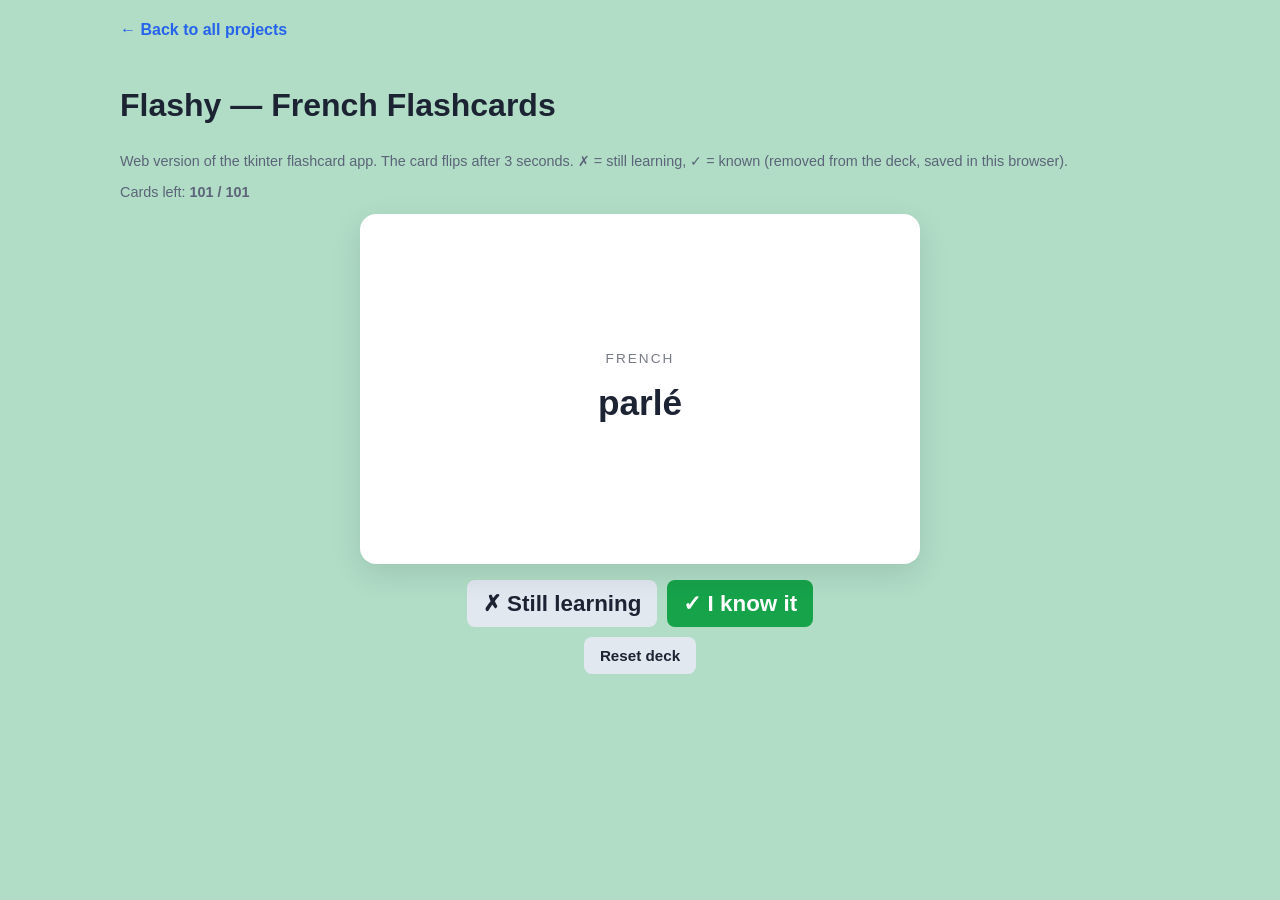
==== docs/apps/flash-card-project-start/index.html @ 848a63af "Add runnable website: Pyodide console runner, Skulpt turtle runner, 7 tkinter web rewrites" ====
<!DOCTYPE html>
<html lang="en">
<head>
<meta charset="UTF-8">
<meta name="viewport" content="width=device-width, initial-scale=1.0">
<title>Flashy — French Flashcards — 100 Days of Python</title>
<link rel="stylesheet" href="../../styles.css">
<style> body { background: #B1DDC6; } </style>
</head>
<body>
<div class="wrap">
  <a class="back-link" href="../../index.html">← Back to all projects</a>
  <h1>Flashy — French Flashcards</h1>
  <p class="status">Web version of the tkinter flashcard app. The card flips after 3 seconds. ✗ = still learning, ✓ = known (removed from the deck, saved in this browser).</p>
  <p class="status">Cards left: <strong id="left-count"></strong></p>

  <div class="flashcard" id="card">
    <div class="flashcard-inner">
      <div class="flashcard-face flashcard-front">
        <div class="lang" id="card-lang">French</div>
        <div class="word" id="card-word">…</div>
      </div>
      <div class="flashcard-face flashcard-back">
        <div class="lang">English</div>
        <div class="word" id="card-back-word">…</div>
      </div>
    </div>
  </div>

  <div class="row" style="justify-content:center">
    <button class="btn secondary" id="unknown-btn" style="font-size:1.4rem">✗ Still learning</button>
    <button class="btn" id="known-btn" style="font-size:1.4rem;background:var(--green)">✓ I know it</button>
  </div>
  <div class="row" style="justify-content:center;margin-top:10px">
    <button class="btn secondary" id="reset-deck">Reset deck</button>
  </div>
  <div style="height:40px"></div>
</div>
<script>
const WORDS = [{"f": "partie", "e": "part"}, {"f": "histoire", "e": "history"}, {"f": "chercher", "e": "search"}, {"f": "seulement", "e": "only"}, {"f": "police", "e": "police"}, {"f": "pensais", "e": "thought"}, {"f": "aide", "e": "help"}, {"f": "demande", "e": "request"}, {"f": "genre", "e": "kind"}, {"f": "mois", "e": "month"}, {"f": "frère", "e": "brother"}, {"f": "laisser", "e": "let"}, {"f": "car", "e": "because"}, {"f": "mettre", "e": "to put"}, {"f": "aucun", "e": "no"}, {"f": "laisse", "e": "leash"}, {"f": "eux", "e": "them"}, {"f": "ville", "e": "city"}, {"f": "chaque", "e": "each"}, {"f": "parlé", "e": "speak"}, {"f": "arrivé", "e": "come"}, {"f": "devrait", "e": "should"}, {"f": "bébé", "e": "baby"}, {"f": "longtemps", "e": "long time"}, {"f": "heures", "e": "hours"}, {"f": "vont", "e": "will"}, {"f": "pendant", "e": "while"}, {"f": "revoir", "e": "meet again"}, {"f": "aucune", "e": "any"}, {"f": "place", "e": "square"}, {"f": "parle", "e": "speak"}, {"f": "compris", "e": "understood"}, {"f": "savais", "e": "knew"}, {"f": "étaient", "e": "were"}, {"f": "attention", "e": "Warning"}, {"f": "voici", "e": "here is"}, {"f": "pourrais", "e": "could"}, {"f": "affaire", "e": "case"}, {"f": "donner", "e": "give"}, {"f": "type", "e": "type"}, {"f": "leurs", "e": "their"}, {"f": "donné", "e": "given"}, {"f": "train", "e": "train"}, {"f": "corps", "e": "body"}, {"f": "endroit", "e": "place"}, {"f": "yeux", "e": "eyes"}, {"f": "façon", "e": "way"}, {"f": "écoute", "e": "listen"}, {"f": "dont", "e": "whose"}, {"f": "trouve", "e": "find"}, {"f": "premier", "e": "first"}, {"f": "perdu", "e": "lost"}, {"f": "main", "e": "hand"}, {"f": "première", "e": "first"}, {"f": "côté", "e": "side"}, {"f": "pouvoir", "e": "power"}, {"f": "vieux", "e": "old"}, {"f": "sois", "e": "be"}, {"f": "tiens", "e": "here"}, {"f": "matin", "e": "morning"}, {"f": "tellement", "e": "so much"}, {"f": "enfant", "e": "child"}, {"f": "point", "e": "point"}, {"f": "venu", "e": "came"}, {"f": "suite", "e": "after"}, {"f": "pardon", "e": "sorry"}, {"f": "venez", "e": "come"}, {"f": "devant", "e": "in front of"}, {"f": "vers", "e": "towards"}, {"f": "minutes", "e": "minutes"}, {"f": "demandé", "e": "request"}, {"f": "chambre", "e": "bedroom"}, {"f": "mis", "e": "placed"}, {"f": "belle", "e": "beautiful"}, {"f": "droit", "e": "law"}, {"f": "aimerais", "e": "would like to"}, {"f": "aujourd'hui", "e": "today"}, {"f": "mari", "e": "husband"}, {"f": "cause", "e": "cause"}, {"f": "enfin", "e": "finally"}, {"f": "espère", "e": "hope"}, {"f": "eau", "e": "water"}, {"f": "attendez", "e": "Wait"}, {"f": "parti", "e": "left"}, {"f": "nouvelle", "e": "new"}, {"f": "boulot", "e": "job"}, {"f": "arrêter", "e": "Stop"}, {"f": "dirait", "e": "would say"}, {"f": "terre", "e": "Earth"}, {"f": "compte", "e": "account"}, {"f": "donne", "e": "given"}, {"f": "loin", "e": "far"}, {"f": "fin", "e": "end"}, {"f": "croire", "e": "believe"}, {"f": "chérie", "e": "sweetheart"}, {"f": "gros", "e": "large"}, {"f": "plutôt", "e": "rather"}, {"f": "aura", "e": "will have"}, {"f": "filles", "e": "girls"}, {"f": "jouer", "e": "to play"}, {"f": "bureau", "e": "office"}];

const STORE_KEY = "flashy-words-to-learn-v1";
let toLearn = loadDeck();
let currentCard = null;
let flipTimer = null;

function loadDeck() {
  try {
    const saved = JSON.parse(localStorage.getItem(STORE_KEY));
    if (Array.isArray(saved) && saved.length) return saved;
  } catch (e) {}
  return WORDS.slice();
}

function saveDeck() {
  localStorage.setItem(STORE_KEY, JSON.stringify(toLearn));
}

function updateCount() {
  document.getElementById("left-count").textContent = `${toLearn.length} / ${WORDS.length}`;
}

function nextCard() {
  clearTimeout(flipTimer);
  if (!toLearn.length) {
    document.getElementById("card-word").textContent = "Done! 🎉";
    document.getElementById("card-lang").textContent = "";
    document.getElementById("card-back-word").textContent = "You know all the words.";
    document.getElementById("card").classList.remove("flipped");
    updateCount();
    return;
  }
  currentCard = toLearn[Math.floor(Math.random() * toLearn.length)];
  document.getElementById("card-lang").textContent = "French";
  document.getElementById("card-word").textContent = currentCard.f;
  document.getElementById("card-back-word").textContent = currentCard.e;
  document.getElementById("card").classList.remove("flipped");
  flipTimer = setTimeout(() => {
    document.getElementById("card").classList.add("flipped");
  }, 3000);
  updateCount();
}

document.getElementById("unknown-btn").addEventListener("click", nextCard);
document.getElementById("known-btn").addEventListener("click", () => {
  const i = toLearn.indexOf(currentCard);
  if (i > -1) toLearn.splice(i, 1);
  saveDeck();
  nextCard();
});
document.getElementById("reset-deck").addEventListener("click", () => {
  toLearn = WORDS.slice();
  saveDeck();
  nextCard();
});
document.getElementById("card").addEventListener("click", () => {
  document.getElementById("card").classList.toggle("flipped");
});

nextCard();
</script>
</body>
</html>
---- docs/styles.css ----
/* Shared styles for the 100 Days of Python site. Vanilla CSS, no frameworks. */
:root {
  --bg: #f6f7fb;
  --card: #ffffff;
  --ink: #1c2333;
  --muted: #5b6478;
  --accent: #2563eb;
  --accent-dark: #1d4ed8;
  --green: #16a34a;
  --amber: #d97706;
  --purple: #7c3aed;
  --border: #e3e7f0;
  --radius: 12px;
  --mono: ui-monospace, SFMono-Regular, Menlo, Consolas, monospace;
}

* { box-sizing: border-box; }

body {
  margin: 0;
  font-family: -apple-system, BlinkMacSystemFont, "Segoe UI", Roboto, Helvetica, Arial, sans-serif;
  background: var(--bg);
  color: var(--ink);
  line-height: 1.5;
}

.wrap { max-width: 1080px; margin: 0 auto; padding: 0 20px; }

header.site {
  background: linear-gradient(135deg, #1e293b, #0f172a);
  color: #fff;
  padding: 44px 0 36px;
  margin-bottom: 28px;
}
header.site h1 { margin: 0 0 8px; font-size: 2rem; letter-spacing: -0.02em; }
header.site p { margin: 0; color: #c3cede; max-width: 640px; }
header.site a { color: #93c5fd; }

.toolbar {
  display: flex;
  flex-wrap: wrap;
  gap: 10px;
  align-items: center;
  margin-bottom: 20px;
}
.toolbar input[type="search"] {
  flex: 1 1 240px;
  padding: 10px 14px;
  font-size: 1rem;
  border: 1px solid var(--border);
  border-radius: var(--radius);
  background: var(--card);
}
.filters { display: flex; gap: 8px; flex-wrap: wrap; }
.filters button {
  border: 1px solid var(--border);
  background: var(--card);
  color: var(--ink);
  padding: 8px 14px;
  border-radius: 999px;
  cursor: pointer;
  font-size: 0.9rem;
}
.filters button.active { background: var(--ink); color: #fff; border-color: var(--ink); }

.grid {
  display: grid;
  grid-template-columns: repeat(auto-fill, minmax(240px, 1fr));
  gap: 16px;
  padding-bottom: 60px;
}
.card {
  background: var(--card);
  border: 1px solid var(--border);
  border-radius: var(--radius);
  padding: 18px;
  display: flex;
  flex-direction: column;
  gap: 10px;
  transition: transform 0.12s ease, box-shadow 0.12s ease;
}
.card:hover { transform: translateY(-2px); box-shadow: 0 8px 24px rgba(15, 23, 42, 0.08); }
.card h3 { margin: 0; font-size: 1.05rem; }
.card .meta { color: var(--muted); font-size: 0.85rem; }
.badge {
  display: inline-block;
  font-size: 0.72rem;
  font-weight: 700;
  text-transform: uppercase;
  letter-spacing: 0.06em;
  padding: 3px 10px;
  border-radius: 999px;
  width: fit-content;
}
.badge.console { background: #dcfce7; color: #166534; }
.badge.turtle { background: #fef3c7; color: #92400e; }
.badge.tkinter { background: #ede9fe; color: #5b21b6; }
.card a.run-btn, .btn {
  display: inline-block;
  text-align: center;
  background: var(--accent);
  color: #fff;
  text-decoration: none;
  padding: 10px 16px;
  border-radius: 8px;
  font-weight: 600;
  border: none;
  cursor: pointer;
  font-size: 0.95rem;
  margin-top: auto;
}
.card a.run-btn:hover, .btn:hover { background: var(--accent-dark); }
.btn.secondary { background: #e2e8f0; color: var(--ink); }
.btn.secondary:hover { background: #cbd5e1; }
.btn:disabled { opacity: 0.55; cursor: wait; }

.back-link { display: inline-block; margin: 18px 0; color: var(--accent); text-decoration: none; font-weight: 600; }
.back-link:hover { text-decoration: underline; }

.panel {
  background: var(--card);
  border: 1px solid var(--border);
  border-radius: var(--radius);
  padding: 20px;
  margin-bottom: 20px;
}
.panel h2 { margin-top: 0; font-size: 1.2rem; }

.code-view {
  background: #0f172a;
  color: #e2e8f0;
  border-radius: var(--radius);
  padding: 16px;
  overflow: auto;
  max-height: 420px;
  font-family: var(--mono);
  font-size: 0.85rem;
  white-space: pre;
}
.terminal {
  background: #0b0f1a;
  color: #d1fae5;
  border-radius: var(--radius);
  padding: 16px;
  font-family: var(--mono);
  font-size: 0.9rem;
  min-height: 180px;
  max-height: 420px;
  overflow-y: auto;
  white-space: pre-wrap;
  word-break: break-word;
}
.terminal .err { color: #fca5a5; }

.file-tabs { display: flex; gap: 6px; flex-wrap: wrap; margin-bottom: 10px; }
.file-tabs button {
  font-family: var(--mono);
  font-size: 0.8rem;
  border: 1px solid var(--border);
  background: #eef1f7;
  padding: 6px 12px;
  border-radius: 6px;
  cursor: pointer;
}
.file-tabs button.active { background: var(--ink); color: #fff; }

#turtle-stage { text-align: center; }
#turtle-stage canvas, #turtle-stage > div { margin: 0 auto; }

.status { color: var(--muted); font-size: 0.9rem; margin: 10px 0; }

.app-form { display: grid; gap: 12px; max-width: 520px; }
.app-form label { font-weight: 600; font-size: 0.9rem; }
.app-form input[type="text"], .app-form input[type="number"], .app-form select, .app-form textarea {
  padding: 10px 12px;
  font-size: 1rem;
  border: 1px solid var(--border);
  border-radius: 8px;
  width: 100%;
}
.result-box {
  background: #f1f5f9;
  border: 1px dashed var(--border);
  border-radius: 8px;
  padding: 16px;
  font-size: 1.1rem;
  margin-top: 8px;
}
.flashcard {
  width: 100%;
  max-width: 560px;
  aspect-ratio: 8 / 5;
  margin: 0 auto 16px;
  perspective: 1000px;
  cursor: pointer;
}
.flashcard-inner {
  position: relative;
  width: 100%;
  height: 100%;
  transition: transform 0.5s;
  transform-style: preserve-3d;
}
.flashcard.flipped .flashcard-inner { transform: rotateY(180deg); }
.flashcard-face {
  position: absolute;
  inset: 0;
  display: flex;
  flex-direction: column;
  align-items: center;
  justify-content: center;
  gap: 8px;
  border-radius: 16px;
  backface-visibility: hidden;
  box-shadow: 0 10px 30px rgba(15, 23, 42, 0.12);
}
.flashcard-front { background: #fff; }
.flashcard-back { background: #1e3a5f; color: #fff; transform: rotateY(180deg); }
.flashcard-face .lang { font-size: 0.85rem; text-transform: uppercase; letter-spacing: 0.15em; opacity: 0.6; }
.flashcard-face .word { font-size: 2.2rem; font-weight: 700; }
.quiz-card {
  background: #fff;
  border-radius: 12px;
  padding: 32px 24px;
  text-align: center;
  font-size: 1.25rem;
  min-height: 180px;
  display: flex;
  align-items: center;
  justify-content: center;
  border: 1px solid var(--border);
  transition: background 0.2s;
}
.quote-box {
  background: #fff;
  border-left: 5px solid var(--accent);
  border-radius: 0 12px 12px 0;
  padding: 28px;
  font-size: 1.4rem;
  font-style: italic;
  margin: 16px 0;
  box-shadow: 0 4px 14px rgba(15, 23, 42, 0.06);
}
.timer-display {
  font-family: var(--mono);
  font-size: 4rem;
  font-weight: 700;
  text-align: center;
  margin: 12px 0;
}
.checkmarks { text-align: center; font-size: 1.4rem; color: var(--green); min-height: 2rem; }
.log-box {
  background: #0f172a;
  color: #e2e8f0;
  border-radius: 8px;
  padding: 12px;
  font-family: var(--mono);
  font-size: 0.85rem;
  min-height: 90px;
  max-height: 220px;
  overflow-y: auto;
  white-space: pre-wrap;
}
.row { display: flex; gap: 10px; flex-wrap: wrap; align-items: center; }
footer.site { text-align: center; color: var(--muted); padding: 30px 0 50px; font-size: 0.9rem; }
footer.site a { color: var(--accent); }

@media (max-width: 640px) {
  header.site h1 { font-size: 1.5rem; }
  .timer-display { font-size: 3rem; }
  .flashcard-face .word { font-size: 1.6rem; }
}
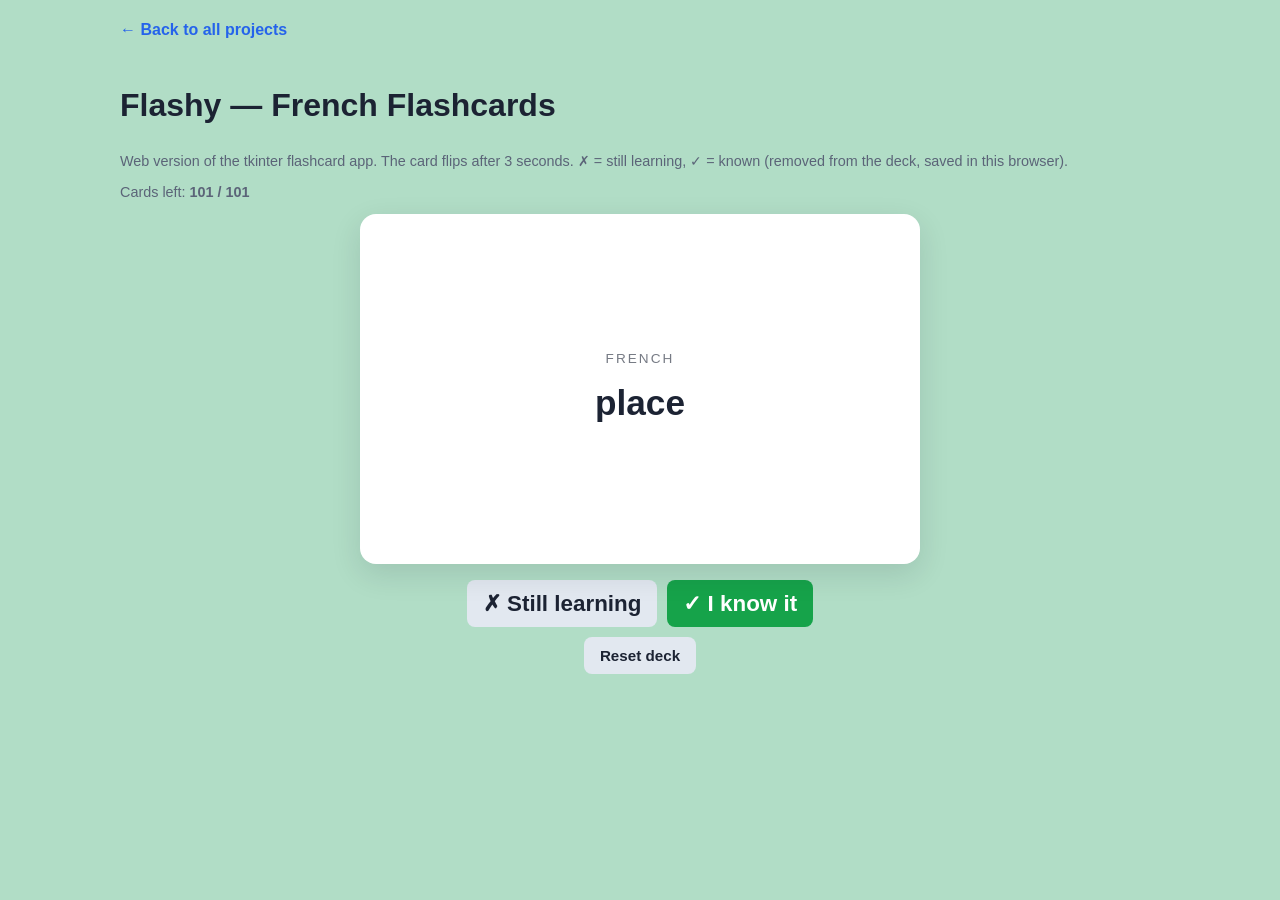
==== commit d3c77ad1: "Point 'Back to all projects' links at aarongu.com" ====
--- a/docs/apps/flash-card-project-start/index.html
+++ b/docs/apps/flash-card-project-start/index.html
@@ -9,7 +9,7 @@
 </head>
 <body>
 <div class="wrap">
-  <a class="back-link" href="../../index.html">← Back to all projects</a>
+  <a class="back-link" href="https://aarongu.com/">← Back to all projects</a>
   <h1>Flashy — French Flashcards</h1>
   <p class="status">Web version of the tkinter flashcard app. The card flips after 3 seconds. ✗ = still learning, ✓ = known (removed from the deck, saved in this browser).</p>
   <p class="status">Cards left: <strong id="left-count"></strong></p>
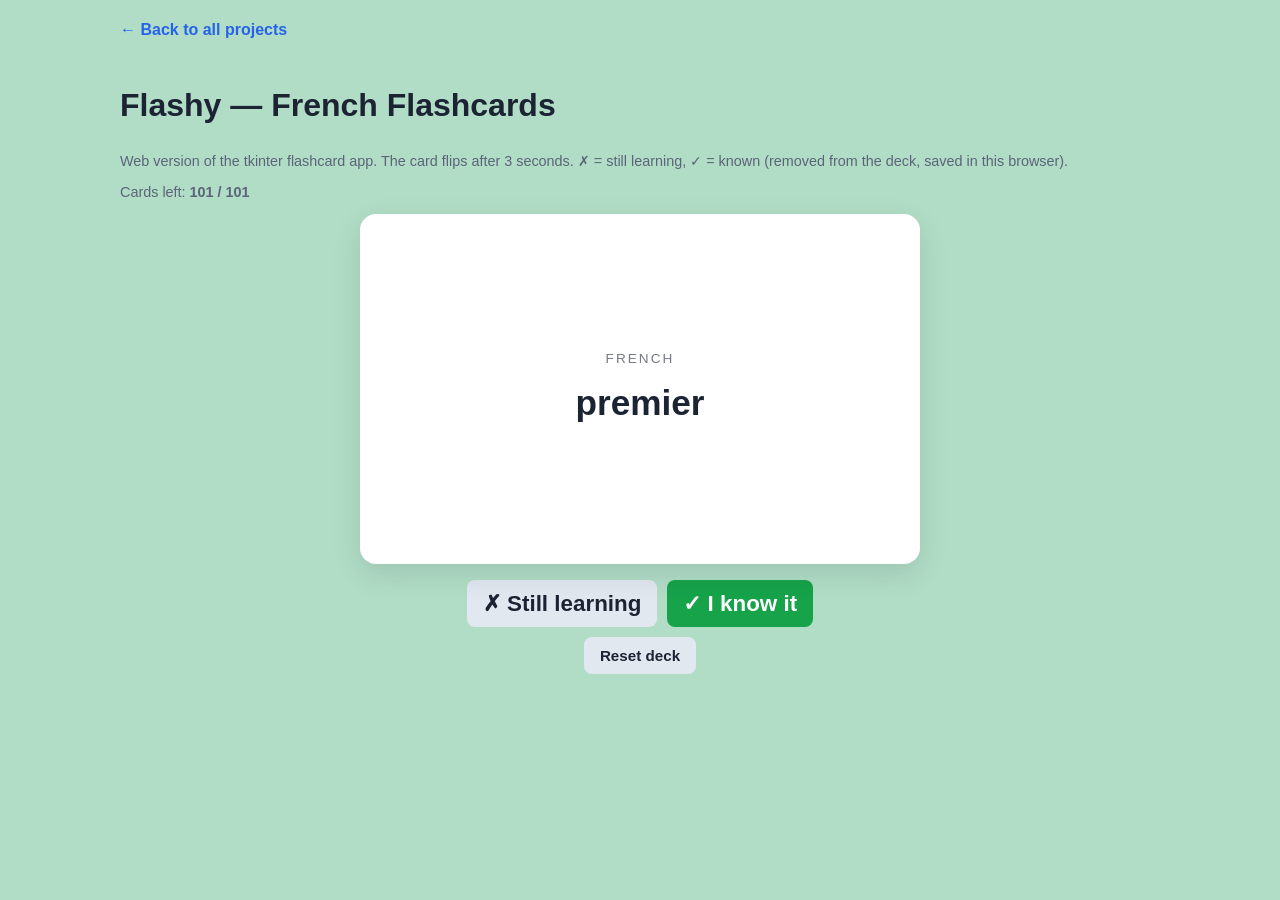
==== commit 91afa0da: "Use colons instead of em-dashes in page titles" ====
--- a/docs/apps/flash-card-project-start/index.html
+++ b/docs/apps/flash-card-project-start/index.html
@@ -3,7 +3,7 @@
 <head>
 <meta charset="UTF-8">
 <meta name="viewport" content="width=device-width, initial-scale=1.0">
-<title>Flashy — French Flashcards — 100 Days of Python</title>
+<title>Flashy: French Flashcards: 100 Days of Python</title>
 <link rel="stylesheet" href="../../styles.css">
 <style> body { background: #B1DDC6; } </style>
 </head>
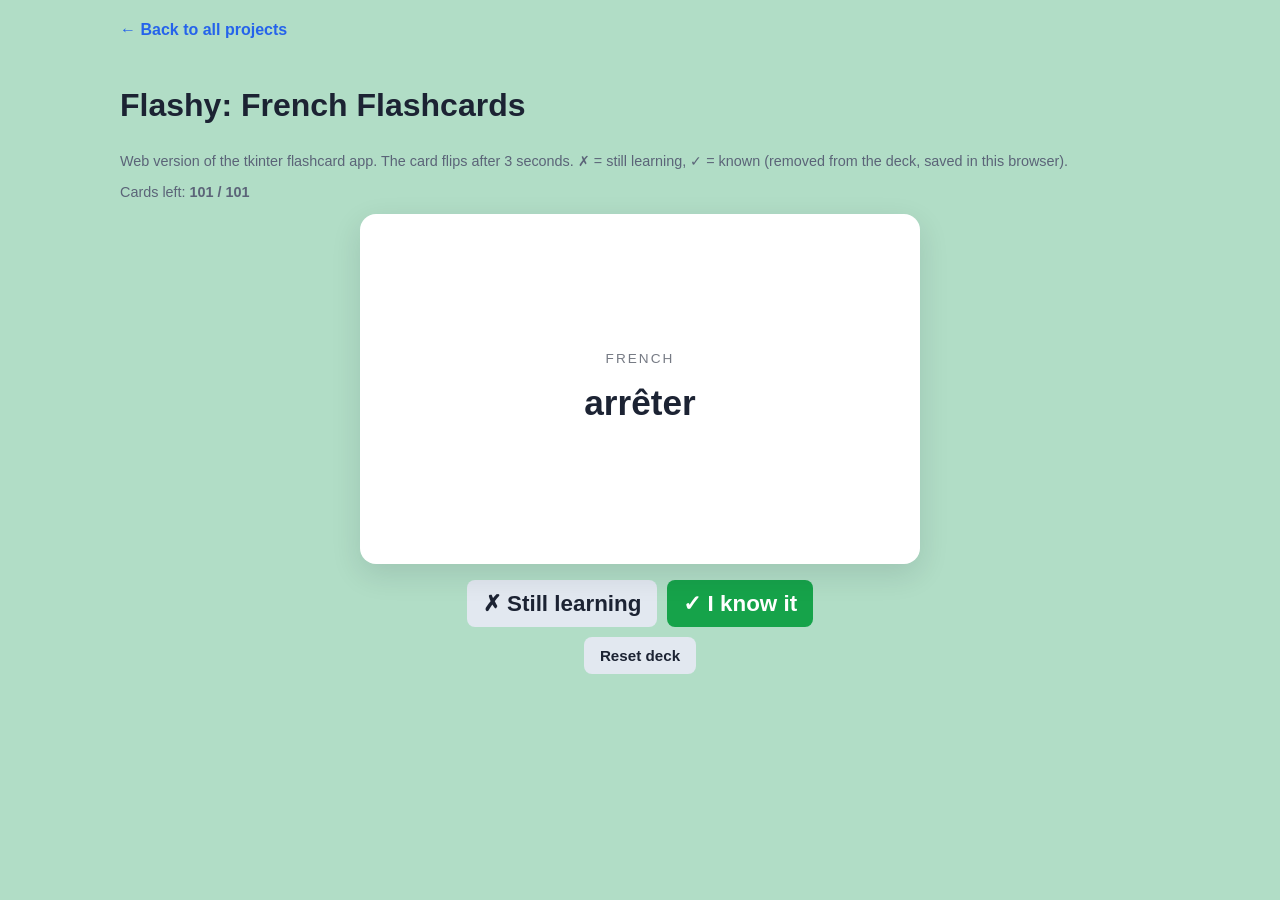
==== commit 4a01d552: "Remove em-dashes from site text and rephrase the affected sentences" ====
--- a/docs/apps/flash-card-project-start/index.html
+++ b/docs/apps/flash-card-project-start/index.html
@@ -10,7 +10,7 @@
 <body>
 <div class="wrap">
   <a class="back-link" href="https://aarongu.com/">← Back to all projects</a>
-  <h1>Flashy — French Flashcards</h1>
+  <h1>Flashy: French Flashcards</h1>
   <p class="status">Web version of the tkinter flashcard app. The card flips after 3 seconds. ✗ = still learning, ✓ = known (removed from the deck, saved in this browser).</p>
   <p class="status">Cards left: <strong id="left-count"></strong></p>
 
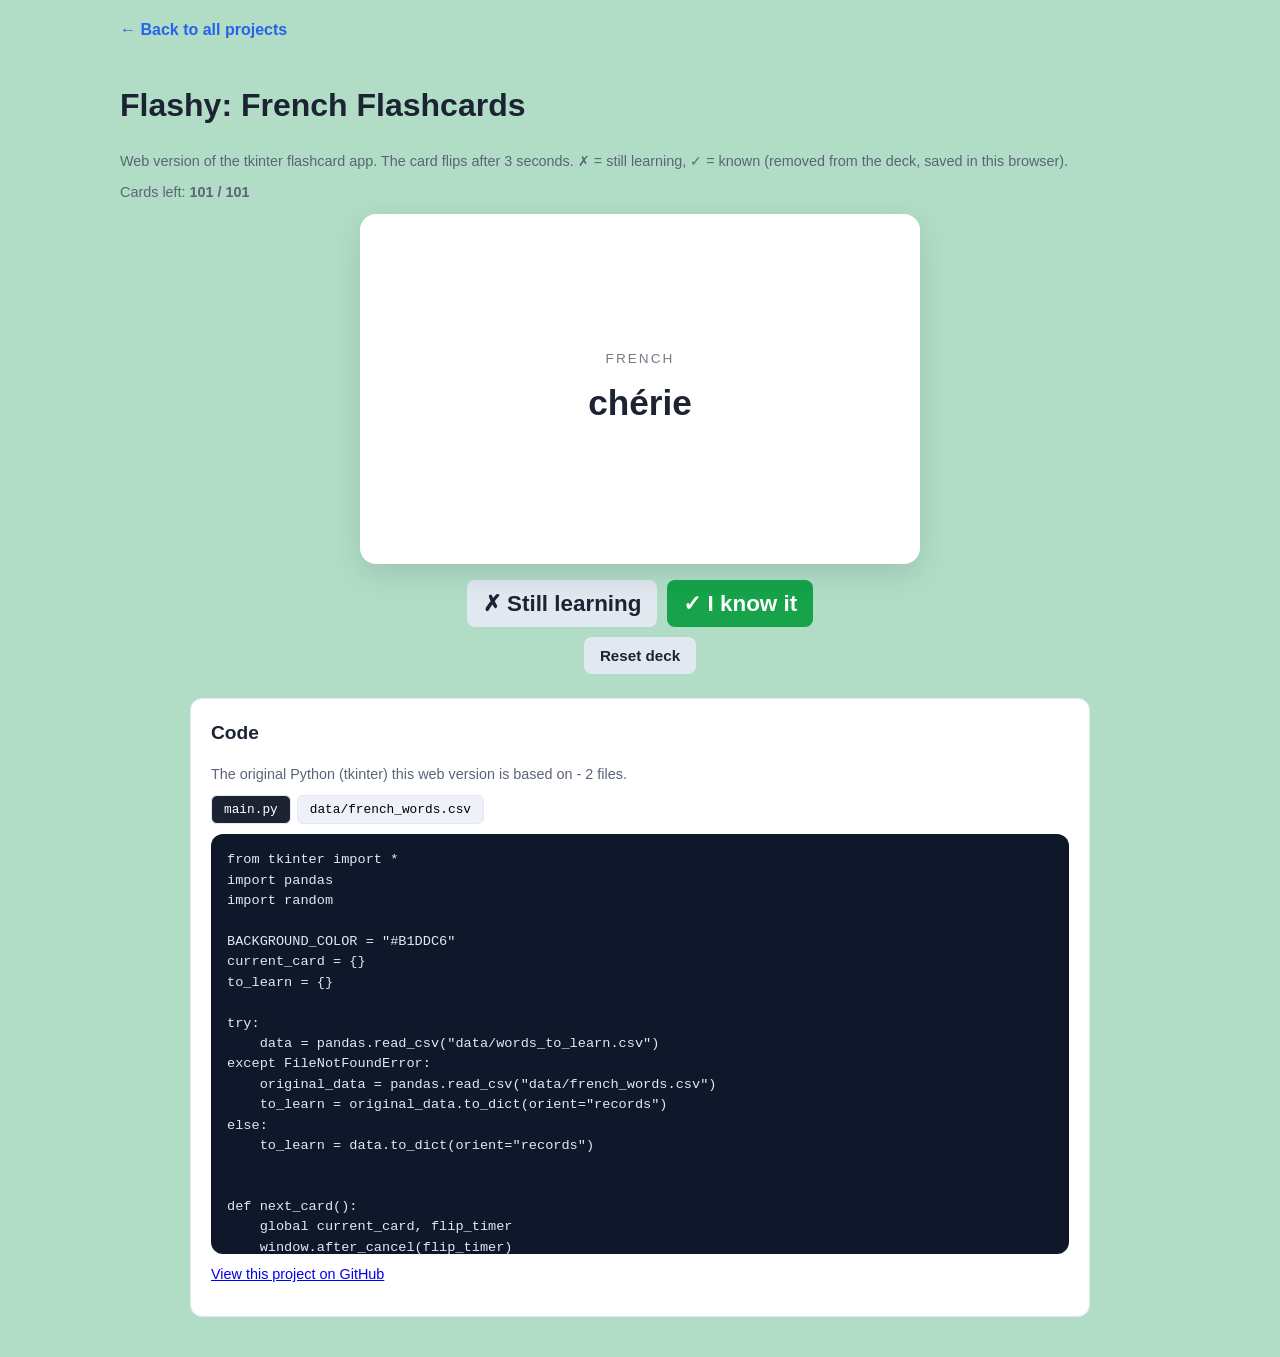
==== commit 255b7446: "Drop click-to-finish, fix the quiz and flashcard apps, show app source Stop/Reset already ends a run" ====
--- a/docs/apps/flash-card-project-start/index.html
+++ b/docs/apps/flash-card-project-start/index.html
@@ -60,25 +60,39 @@
   document.getElementById("left-count").textContent = `${toLearn.length} / ${WORDS.length}`;
 }
 
+// Matches "transition: transform 0.5s" on .flashcard-inner in styles.css.
+const FLIP_MS = 500;
+
 function nextCard() {
   clearTimeout(flipTimer);
-  if (!toLearn.length) {
-    document.getElementById("card-word").textContent = "Done! 🎉";
-    document.getElementById("card-lang").textContent = "";
-    document.getElementById("card-back-word").textContent = "You know all the words.";
-    document.getElementById("card").classList.remove("flipped");
+  const cardEl = document.getElementById("card");
+  // If the card is still showing its English side, turn it back BEFORE writing
+  // the next word. Filling the faces first meant the back face was already
+  // showing the next card's English while it turned, so you saw the answer for
+  // the length of the flip.
+  const wasFlipped = cardEl.classList.contains("flipped");
+  cardEl.classList.remove("flipped");
+
+  const show = () => {
+    if (!toLearn.length) {
+      document.getElementById("card-word").textContent = "Done! 🎉";
+      document.getElementById("card-lang").textContent = "";
+      document.getElementById("card-back-word").textContent = "You know all the words.";
+      updateCount();
+      return;
+    }
+    currentCard = toLearn[Math.floor(Math.random() * toLearn.length)];
+    document.getElementById("card-lang").textContent = "French";
+    document.getElementById("card-word").textContent = currentCard.f;
+    document.getElementById("card-back-word").textContent = currentCard.e;
+    flipTimer = setTimeout(() => {
+      document.getElementById("card").classList.add("flipped");
+    }, 3000);
     updateCount();
-    return;
-  }
-  currentCard = toLearn[Math.floor(Math.random() * toLearn.length)];
-  document.getElementById("card-lang").textContent = "French";
-  document.getElementById("card-word").textContent = currentCard.f;
-  document.getElementById("card-back-word").textContent = currentCard.e;
-  document.getElementById("card").classList.remove("flipped");
-  flipTimer = setTimeout(() => {
-    document.getElementById("card").classList.add("flipped");
-  }, 3000);
-  updateCount();
+  };
+
+  if (wasFlipped) flipTimer = setTimeout(show, FLIP_MS);
+  else show();
 }
 
 document.getElementById("unknown-btn").addEventListener("click", nextCard);
@@ -99,5 +113,6 @@
 
 nextCard();
 </script>
+<script src="../code-panel.js" data-slug="flash-card-project-start"></script>
 </body>
 </html>
--- a/docs/styles.css
+++ b/docs/styles.css
@@ -10,6 +10,14 @@
   --amber: #d97706;
   --purple: #7c3aed;
   --border: #e3e7f0;
+  /* Code theme: shared by the code viewer and the markdown preview. */
+  --code-bg: #0f172a;
+  --code-ink: #e2e8f0;
+  --code-muted: #94a3b8;
+  --code-accent: #93c5fd;
+  --code-border: #334155;
+  --code-raised: #1e293b;
+  --code-deep: #0b0f1a;
   --radius: 12px;
   --mono: ui-monospace, SFMono-Regular, Menlo, Consolas, monospace;
 }
@@ -127,8 +135,8 @@
 .panel h2 { margin-top: 0; font-size: 1.2rem; }
 
 .code-view {
-  background: #0f172a;
-  color: #e2e8f0;
+  background: var(--code-bg);
+  color: var(--code-ink);
   border-radius: var(--radius);
   padding: 16px;
   overflow: auto;
@@ -137,6 +145,30 @@
   font-size: 0.85rem;
   white-space: pre;
 }
+/* Markdown preview: same code theme variables as .code-view, no colors of its own. */
+.md-view {
+  background: var(--code-bg);
+  color: var(--code-ink);
+  border-radius: var(--radius);
+  padding: 4px 20px 16px;
+  overflow: auto;
+  max-height: 420px;
+  line-height: 1.6;
+  overflow-wrap: anywhere;
+}
+.md-view h1, .md-view h2, .md-view h3, .md-view h4 { margin: 1.1em 0 0.4em; line-height: 1.25; }
+.md-view h1 { font-size: 1.4rem; }
+.md-view h2 { font-size: 1.2rem; }
+.md-view h3 { font-size: 1.05rem; }
+.md-view p, .md-view ul, .md-view ol { margin: 0.6em 0; }
+.md-view img { max-width: 100%; height: auto; }
+.md-view a { color: var(--code-accent); }
+.md-view blockquote { margin: 0.8em 0; padding: 2px 14px; border-left: 4px solid var(--code-border); color: var(--code-muted); }
+.md-view code { font-family: var(--mono); font-size: 0.85em; background: var(--code-raised); padding: 1px 5px; border-radius: 4px; }
+.md-view pre { background: var(--code-deep); padding: 12px 14px; border-radius: 8px; overflow: auto; }
+.md-view pre code { background: none; padding: 0; }
+.md-view hr { border: 0; border-top: 1px solid var(--code-border); }
+.md-view .status { color: var(--code-muted); }
 .terminal {
   background: #0b0f1a;
   color: #d1fae5;
@@ -152,6 +184,23 @@
 }
 .terminal .err { color: #fca5a5; }
 
+/* Live input line: a bare input styled to disappear into the terminal text. */
+.term-input-line { display: flex; align-items: baseline; gap: 6px; }
+/* display:flex would otherwise beat the UA stylesheet's [hidden] rule. */
+.term-input-line[hidden] { display: none; }
+.term-caret { color: #34d399; flex: none; }
+.term-input {
+  flex: 1 1 auto;
+  min-width: 0;
+  background: transparent;
+  border: 0;
+  outline: none;
+  padding: 0;
+  color: inherit;
+  font: inherit;
+  caret-color: #34d399;
+}
+
 .file-tabs { display: flex; gap: 6px; flex-wrap: wrap; margin-bottom: 10px; }
 .file-tabs button {
   font-family: var(--mono);
@@ -165,7 +214,19 @@
 .file-tabs button.active { background: var(--ink); color: #fff; }
 
 #turtle-stage { text-align: center; }
+/* The drawing area is the same colour as the card, so mark its edges: without a
+   border you cannot tell where the canvas ends and a turtle has gone off-screen. */
+#turtle-canvas {
+  display: inline-block;
+  border: 2px solid var(--border);
+  border-radius: var(--radius);
+  background: #fff;
+  overflow: hidden;
+  max-width: 100%;
+}
+#turtle-canvas:empty { display: none; }
 #turtle-stage canvas, #turtle-stage > div { margin: 0 auto; }
+#turtle-canvas canvas { display: block; max-width: 100%; }
 
 .status { color: var(--muted); font-size: 0.9rem; margin: 10px 0; }
 
@@ -220,6 +281,9 @@
 .flashcard-face .word { font-size: 2.2rem; font-weight: 700; }
 .quiz-card {
   background: #fff;
+  /* The quizzler page sets color:#fff on body; without this the question text
+     is white on a white card and the card looks blank. */
+  color: var(--ink);
   border-radius: 12px;
   padding: 32px 24px;
   text-align: center;
@@ -229,8 +293,22 @@
   align-items: center;
   justify-content: center;
   border: 1px solid var(--border);
-  transition: background 0.2s;
-}
+  transition: background 0.2s, color 0.2s;
+}
+/* Answer feedback paints the card green/red - switch to white text to stay legible. */
+.quiz-card.answered { color: #fff; }
+/* Code panel appended to the web-app pages. Needs its own card look because some
+   of those pages restyle .panel (quizzler makes panels transparent on a dark bg). */
+.code-panel {
+  background: var(--card) !important;
+  border: 1px solid var(--border) !important;
+  color: var(--ink);
+  max-width: 900px;
+  margin: 24px auto 0;
+  text-align: left;
+}
+.code-panel h2, .code-panel .status { color: var(--ink); }
+.code-panel .status { color: var(--muted); }
 .quote-box {
   background: #fff;
   border-left: 5px solid var(--accent);
@@ -270,3 +348,4 @@
   .timer-display { font-size: 3rem; }
   .flashcard-face .word { font-size: 1.6rem; }
 }
+.hint { color: var(--muted); font-size: 0.9rem; margin: 8px 0; text-align: center; }
